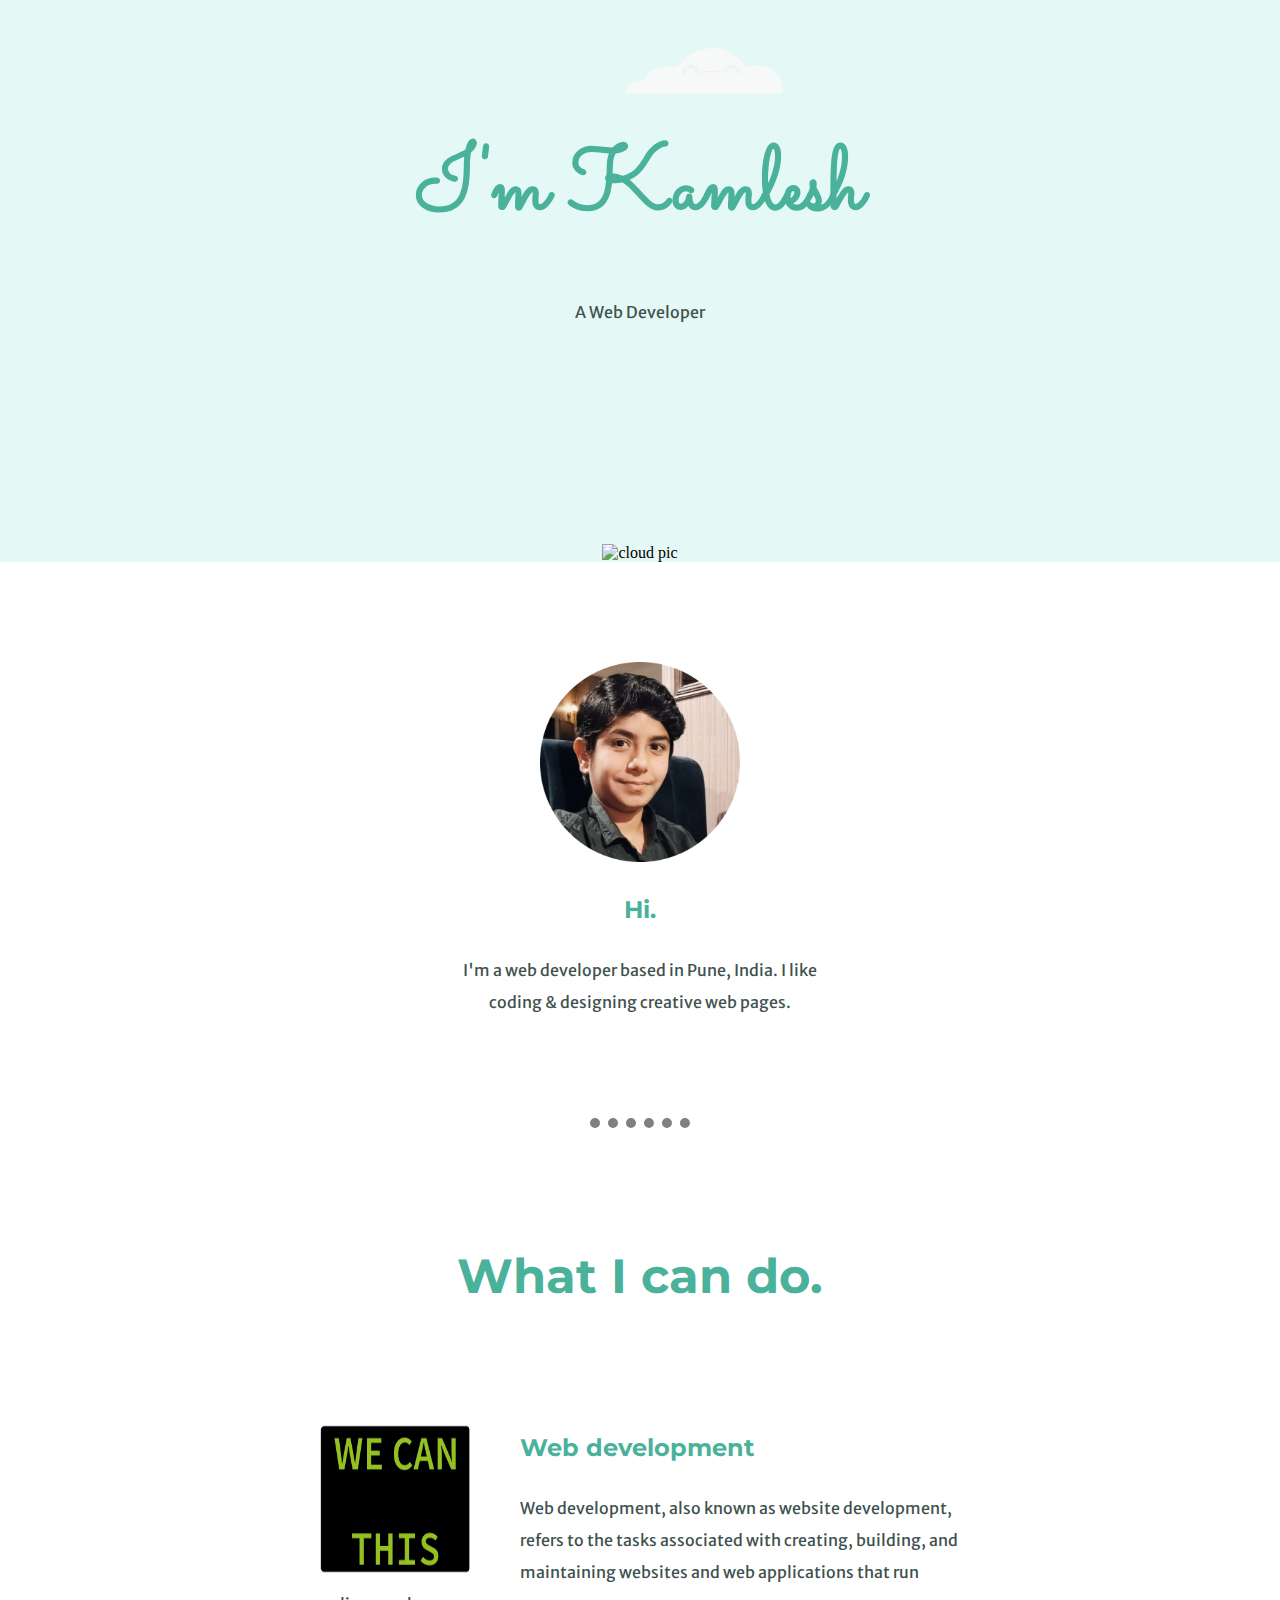
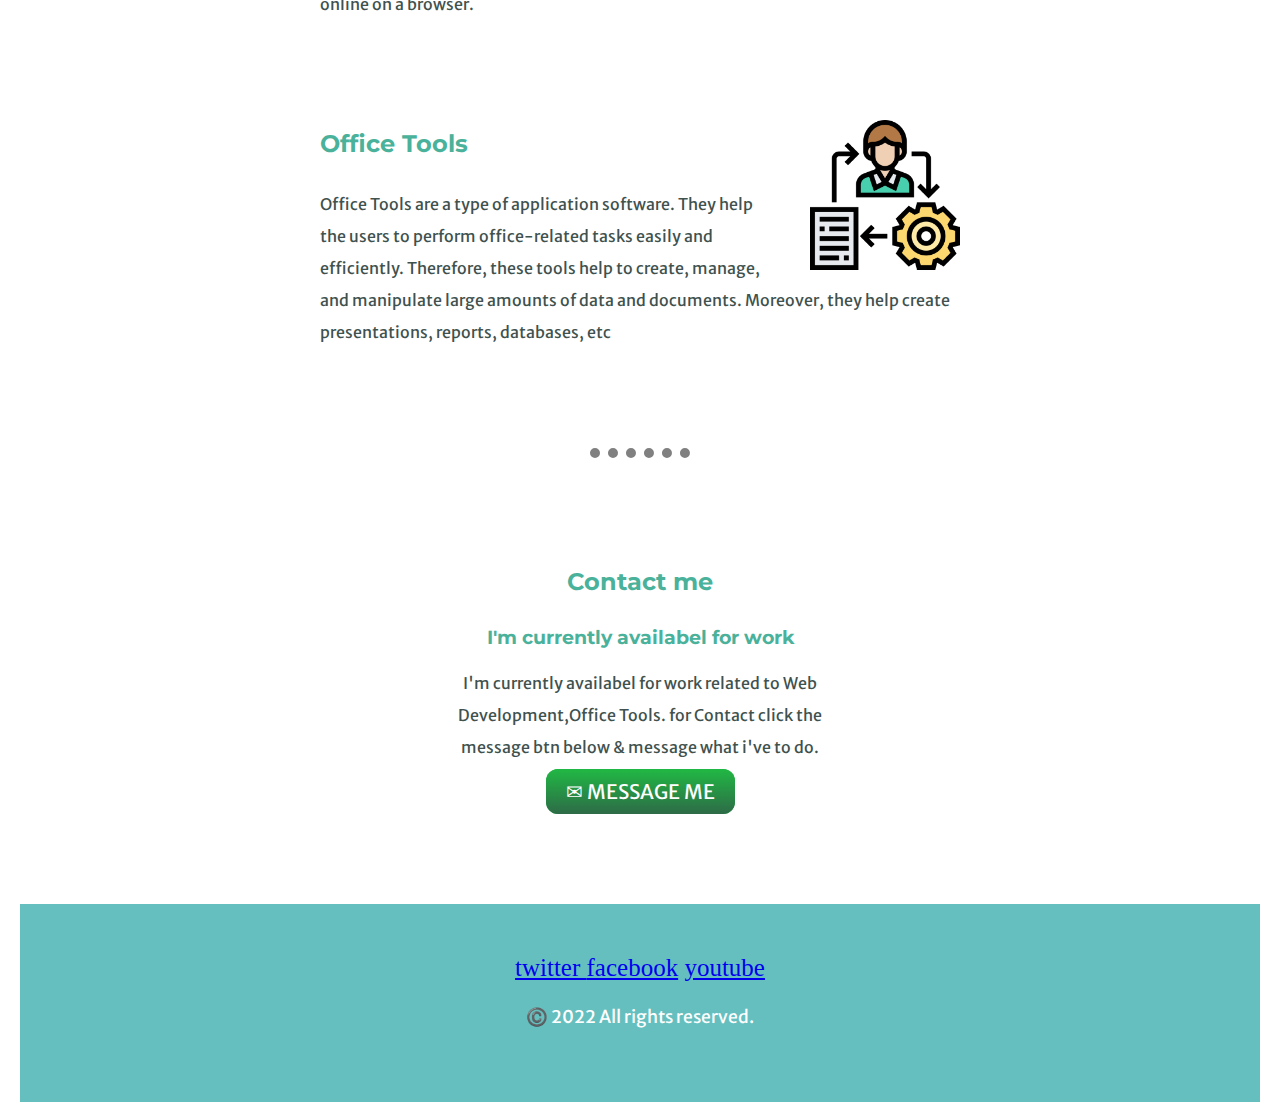
==== index.html @ 9a046dea "uploaded files for webdeveloper" ====
<!DOCTYPE html>
<html lang="en" dir="ltr">
  <head>
    <meta charset="utf-8">
    <title>Kamlesh Varma</title>
    <link rel="stylesheet" href="css/style.css">
    <link rel="icon" href="images/faviconpic.ico">
    <link rel="preconnect" href="https://fonts.googleapis.com">
<link rel="preconnect" href="https://fonts.gstatic.com" crossorigin>
<link href="https://fonts.googleapis.com/css2?family=Merriweather+Sans&family=Montserrat&family=Sacramento&display=swap" rel="stylesheet">
  </head>
  <body>
    <div class="top-container">
      <img class="topcloud" src="images/cloud.jpeg" alt="cloud pic">
      <h1>I'm Kamlesh</h1>
      <p>
        A Web Developer
      </p>
      <img class="bottomcloud" src="images/cloud.jpeg" alt="cloud pic" width="200px">
  <img class="mountain" src="images/mountain_Land.svg" alt="cloud pic">
    </div>
    <div class="middle-container">
      <div class="profile">
        <img class="profile-pic" src="images/Kamlesh_Pic-modified.png" alt="" >
        <h2>Hi.</h2>
        <p>
        I'm a web developer based in Pune, India. I like coding & designing creative web pages.
        </p>

      </div>
      <hr>
      <div class="skills">
        <h2 class="wicd">
          What I can do.
        </h2>
        <div class="skill-row odd">
          <img class="skill_pic" src="images/codegif.gif" alt="" >
          <h2>Web development</h2>
          <p>
Web development, also known as website development, refers to the tasks associated with creating, building, and maintaining websites and web applications that run online on a browser.
          </p>
        </div>
        <div class="skill-row even">
          <img class="skill_pic" src="images/process.png" alt="">
          <h2> Office Tools</h2>
          <p>
Office Tools are a type of application software. They help the users to perform office-related tasks easily and efficiently. Therefore, these tools help to create, manage, and manipulate large amounts of data and documents. Moreover, they help create presentations, reports, databases, etc
          </p>
        </div>
      </div>
      <hr>
      <div class="contact-me">
        <h2> Contact me</h2>
        <h3>I'm currently availabel for work</h3>
        <p>
       I'm currently availabel for work related to Web Development,Office Tools.
        for Contact click the message btn below & message what i've to do.
        </p>
        <a class="btn" href="#">✉ MESSAGE ME</a>
      </div>
    </div>

    <div class="bottom-container">
    <a class="anch" href="https://twitter.com/" >twitter </a>
    <a class="anch" href="https://www.facebook.com">facebook</a>
    <a class="anch" href="https://www.youtube.com"> youtube</a>

    <p class="cright">
      ©️ 2022 All rights reserved.
    </p>
    </div>





  </body>
</html>
---- css/style.css ----
body{
text-align: center;
margin: 0px;

}
.top-container {
  background-color: #E4F9F5;
  position: relative;
  padding-top: 100px;
  padding-bottom:200px;
  /* border-style: solid;
  border-width: 10px;*/
  /* margin: 10px; */
  /*padding: 20px;*/
  /* height: 200px;
  width: 200px; */

}

h1{
  width: 50%;
  margin: auto;
  font-family: 'Sacramento', cursive;
  font-size:562.5%;
  color:#4ab19a;
  font-weight:800;
  line-height: 2;
}
.topcloud{
  position: absolute;
  bottom:650px;
  left:1000px;
}
.bottomcloud{
  position: absolute;
  bottom:450px;
}
.mountain{
  position: relative;
  top:200px;
}
.profile-pic{
  height: 200px;
  width:200px;
}
.profile-pic:hover{
  height:230px;
  width:230px;
}
.profile p{
  width:30%;
  margin: auto;
}
p{
  font-family: 'Merriweather Sans', sans-serif;
  line-height: 2;
  color:#40514e;
  /* letter-spacing: 0.5px; */
}
h2{
font-family: 'Montserrat', sans-serif;
color:#4ab19a;
line-height: 2;


}
.wicd{
  font-size: 3em;

}
.profile{
  margin-bottom: 100px;
}
h3{
font-family: 'Montserrat', sans-serif;
color:#4ab19a;
}
.middle-container{
  margin:100px 0px 100px 0px;

}
.skills{
  margin: 100px 0px 100px 0px;

}
.skill-row.odd .skill_pic{
  width: 150px;
  height: 150px;
  float: left;
  margin-right: 50px;

}
.skill-row.even .skill_pic{
  width: 150px;
  height: 150px;
  float: right;
margin-left: 50px;
}

.skill-row{
  width: 50%;
  margin: auto;
  margin:100px auto;
text-align: left;
}
.contact-me{

  margin:100px auto;
  width: 30%;
}

hr{
  border: none;
  width: 100px;
  border-top: dotted;
  border-color: grey;
  border-width: 10px;
}
hr:hover{
border-color:	 #808000;
}
.btn {

  background: #21b844;
  background-image: -webkit-linear-gradient(top, #21b844, #2d6b47);
  background-image: -moz-linear-gradient(top, #21b844, #2d6b47);
  background-image: -ms-linear-gradient(top, #21b844, #2d6b47);
  background-image: -o-linear-gradient(top, #21b844, #2d6b47);
  background-image: linear-gradient(to bottom, #21b844, #2d6b47);
  -webkit-border-radius: 12;
  -moz-border-radius: 12;
  border-radius: 12px;
  font-family:'Merriweather Sans', sans-serif;
  color: white;
  font-size: 20px;
  padding: 10px 20px 10px 20px;
  text-decoration: none;
  margin: auto;
}

.btn:hover {
  background: #105223;
  background-image: -webkit-linear-gradient(top, #105223, #125919);
  background-image: -moz-linear-gradient(top, #105223, #125919);
  background-image: -ms-linear-gradient(top, #105223, #125919);
  background-image: -o-linear-gradient(top, #105223, #125919);
  background-image: linear-gradient(to bottom, #105223, #125919);
  text-decoration: none;
}
.bottom-container{
  background-color: #66bfbf;
  padding:50px 0px;
}
.cright{
  color:white;
  font-size: 0.7em;
}
.bottom-container {
  margin: 0px 20px;
  text-decoration: none;
  font-size: 25px;
}
.anch:hover{
  background-color: blue;
  color:white;
  }
h2:hover{

  color:#00004d;


}
h3:hover{

  color:#00004d;

}
.skill-row.odd .skill_pic:hover{
  width:170px;
  height:170px;

}
.skill-row.even .skill_pic:hover{
  width:170px;
  height:170px;

}
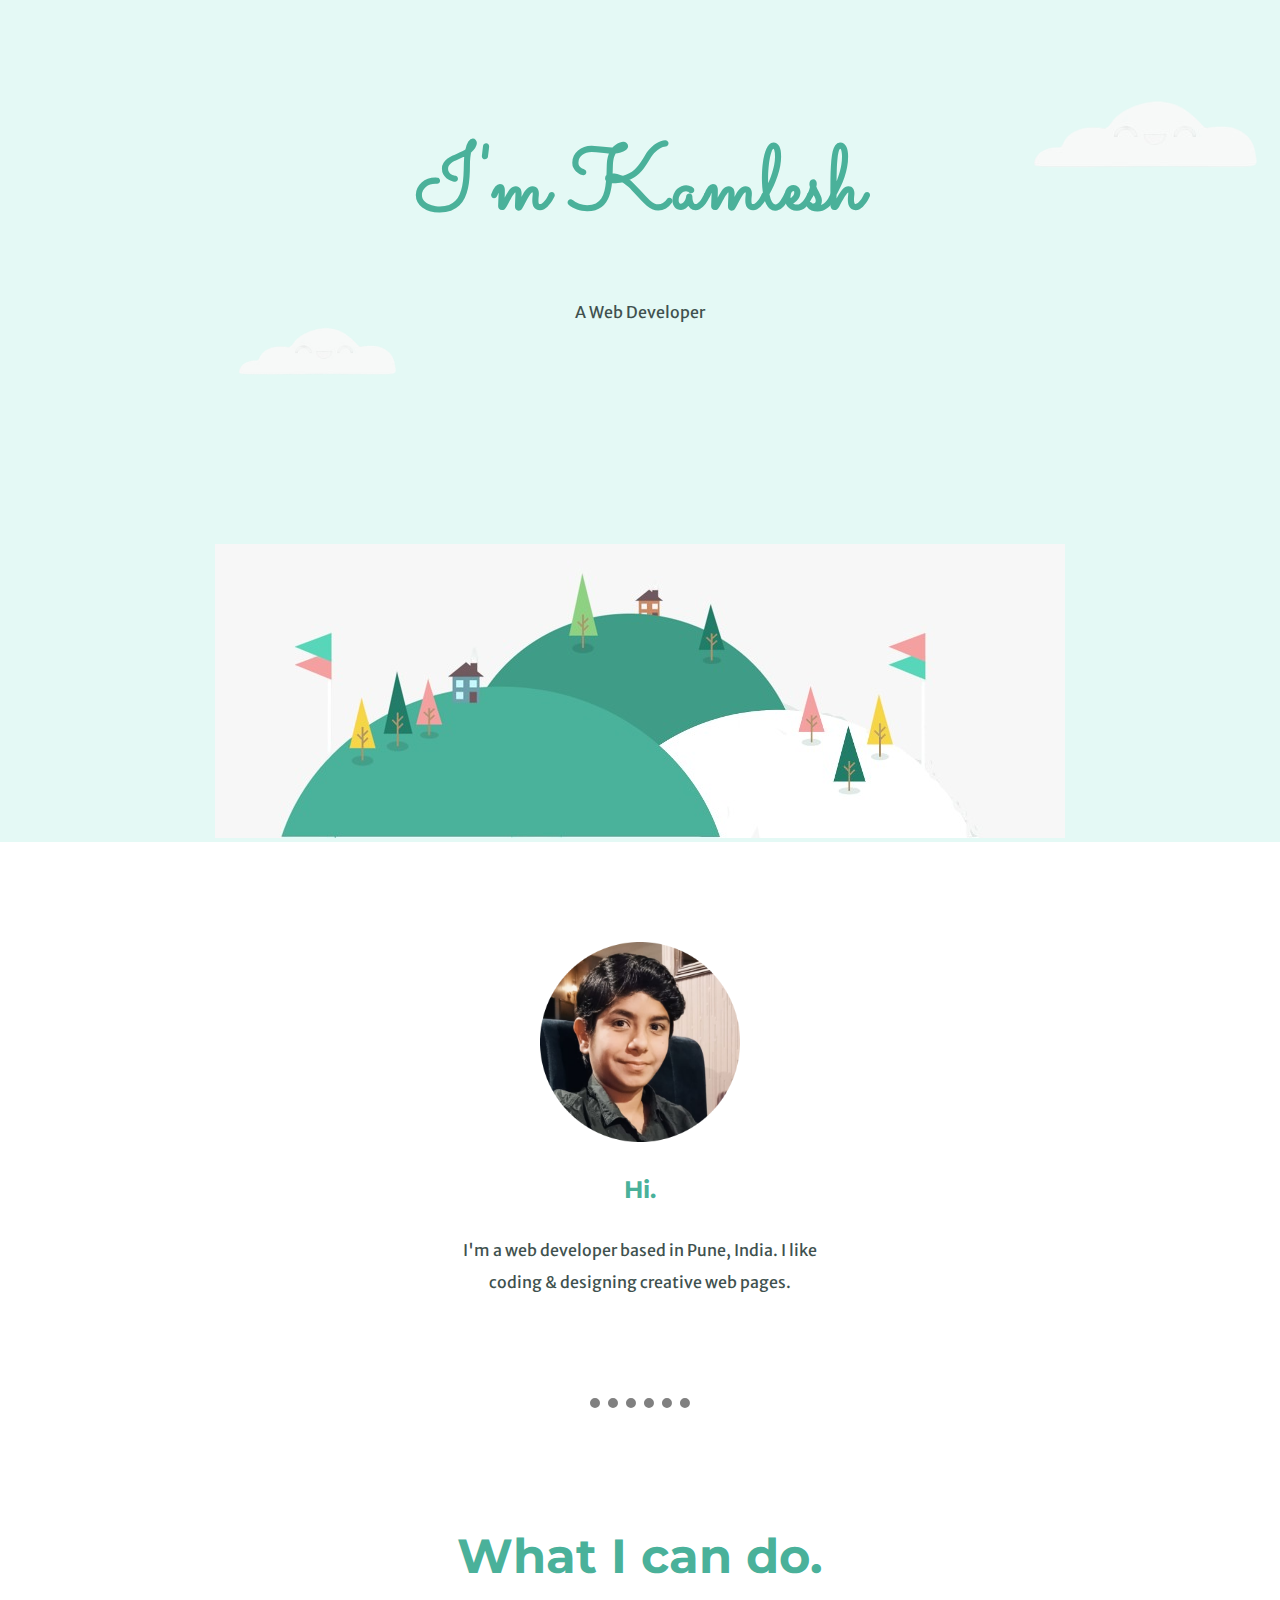
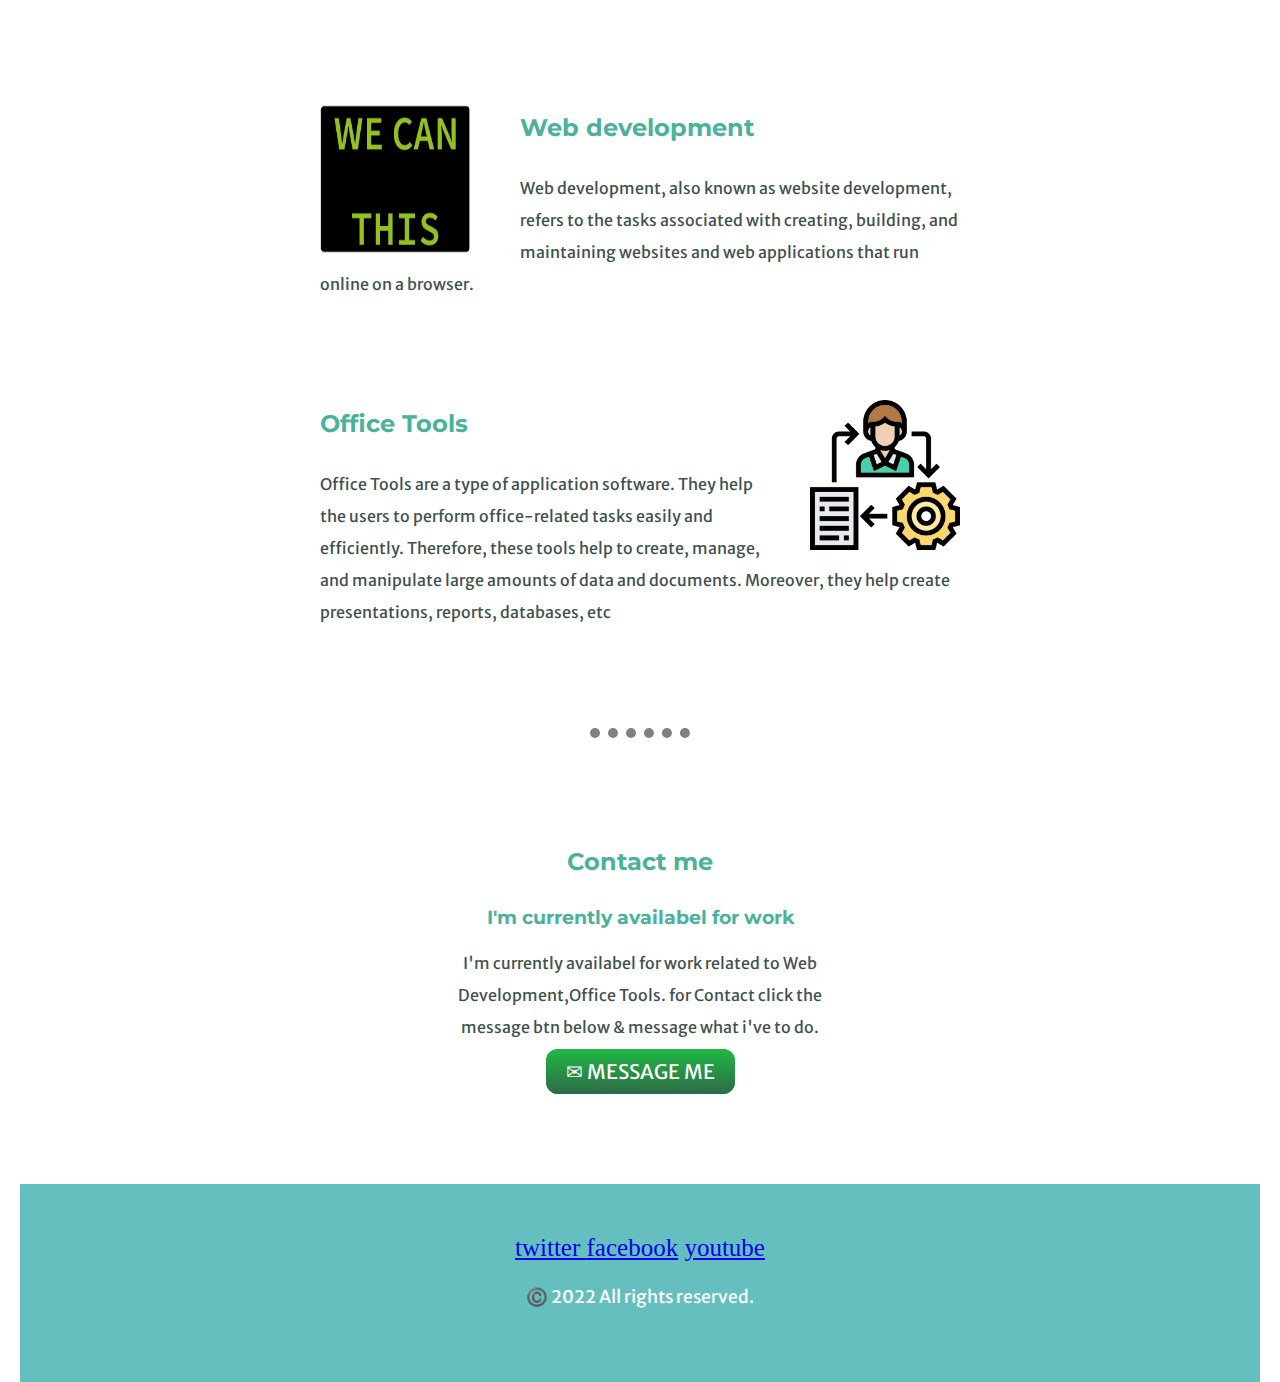
==== commit 44468602: "mountain" ====
--- a/index.html
+++ b/index.html
@@ -17,7 +17,7 @@
         A Web Developer
       </p>
       <img class="bottomcloud" src="images/cloud.jpeg" alt="cloud pic" width="200px">
-  <img class="mountain" src="images/mountain_Land.svg" alt="cloud pic">
+  <img class="mountain" src="images/mountain.jpeg" alt="cloud pic">
     </div>
     <div class="middle-container">
       <div class="profile">
